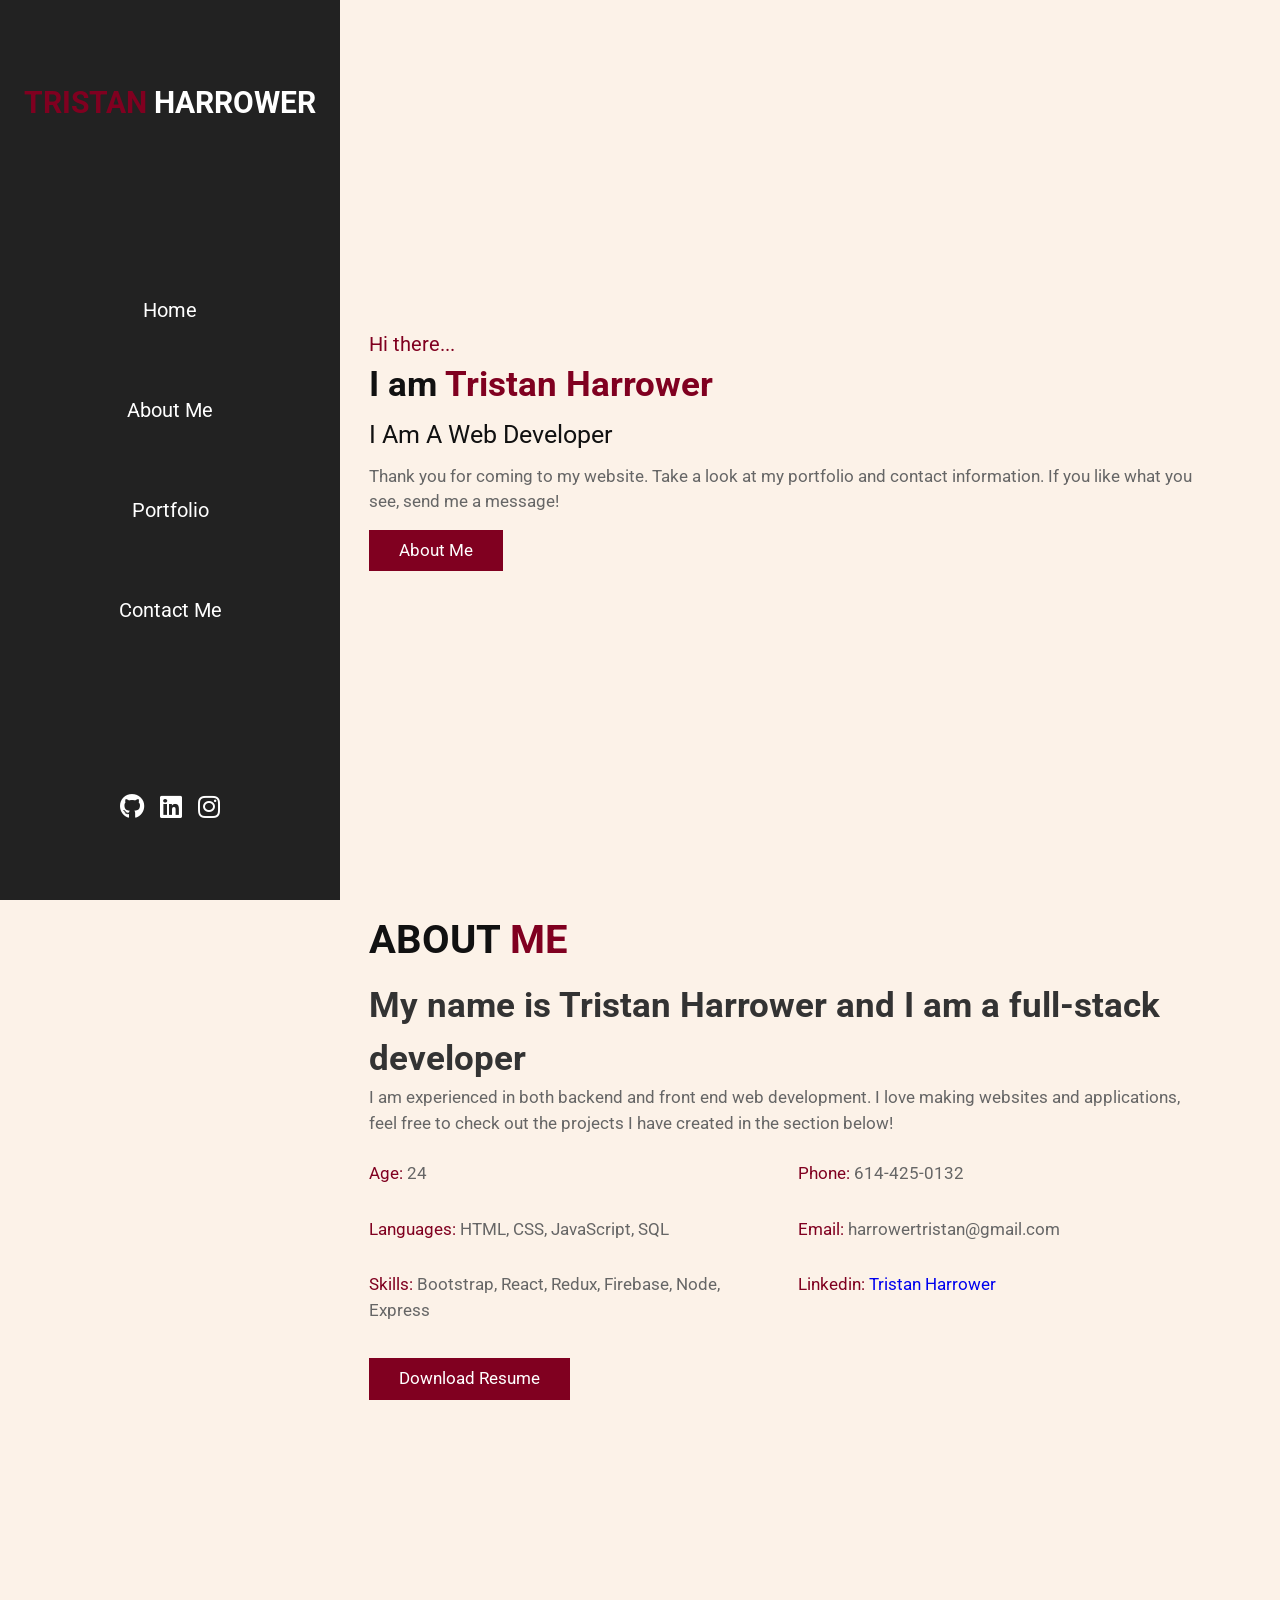
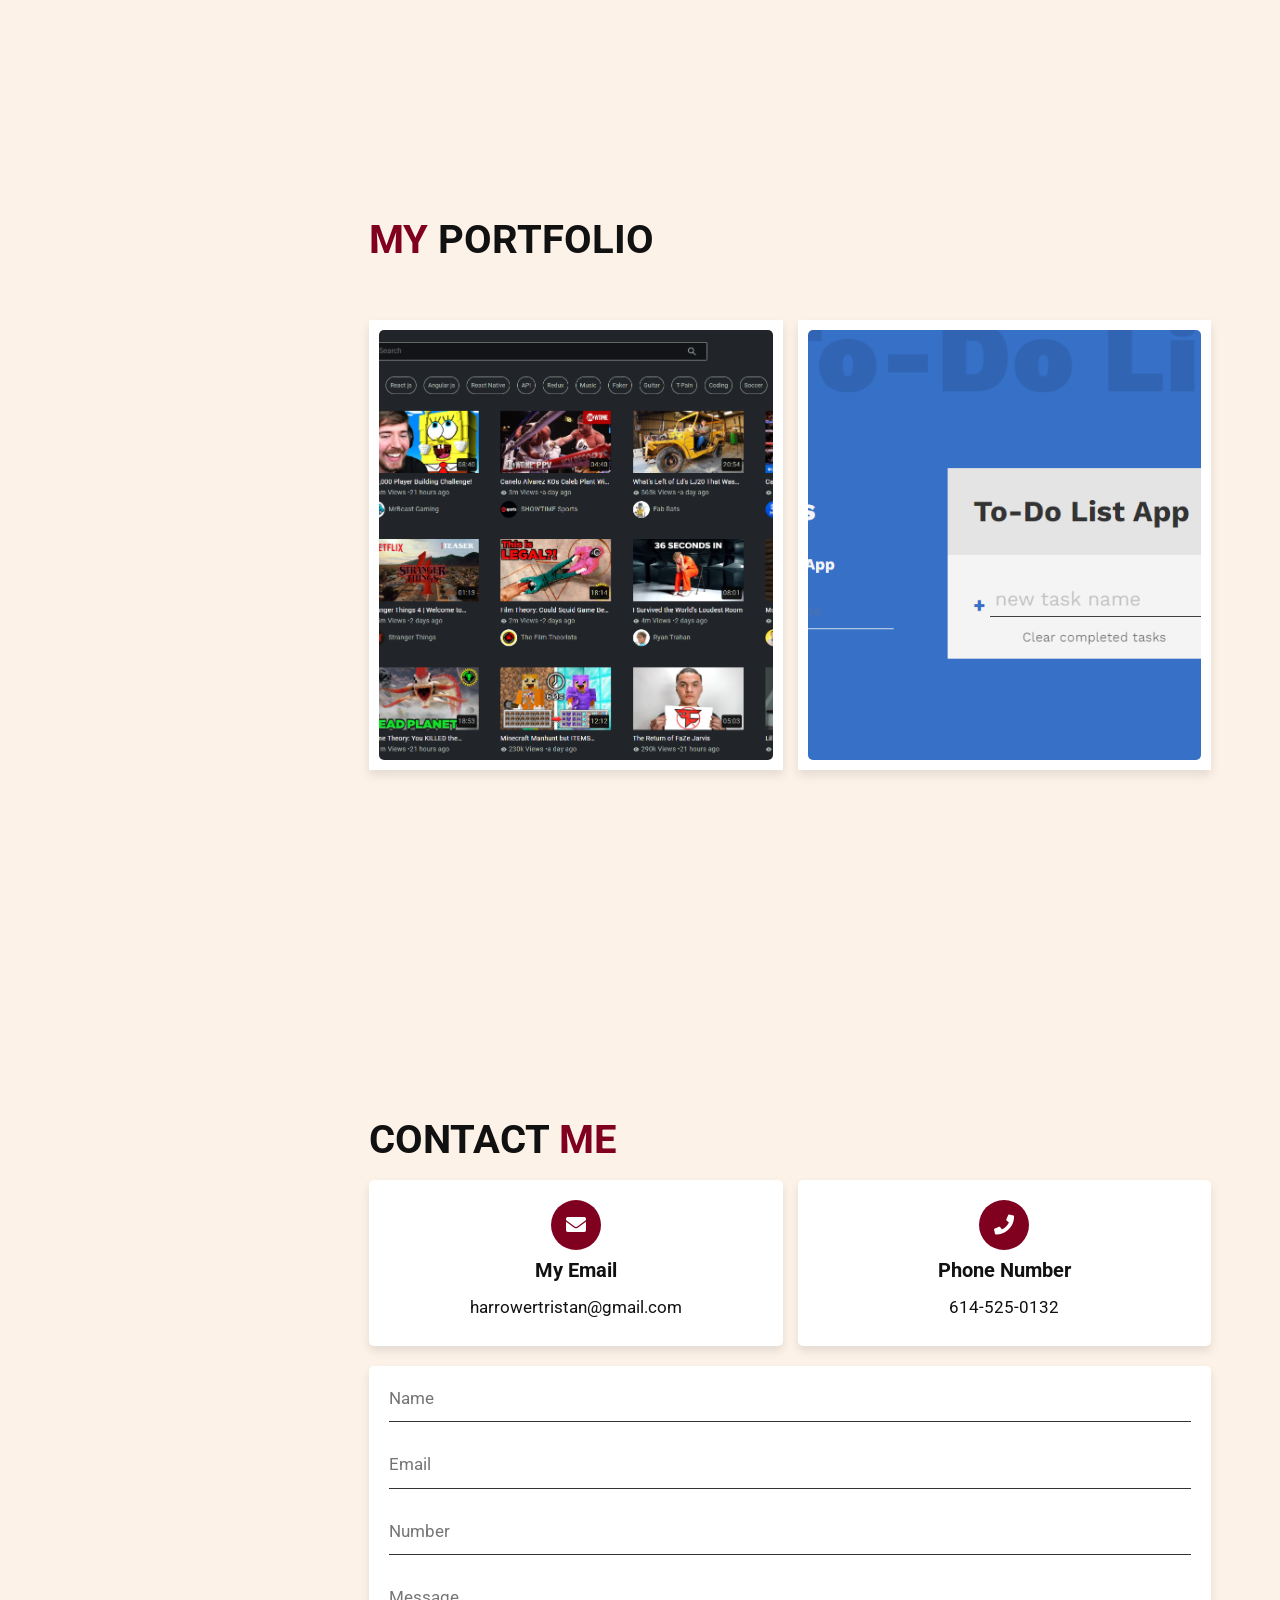
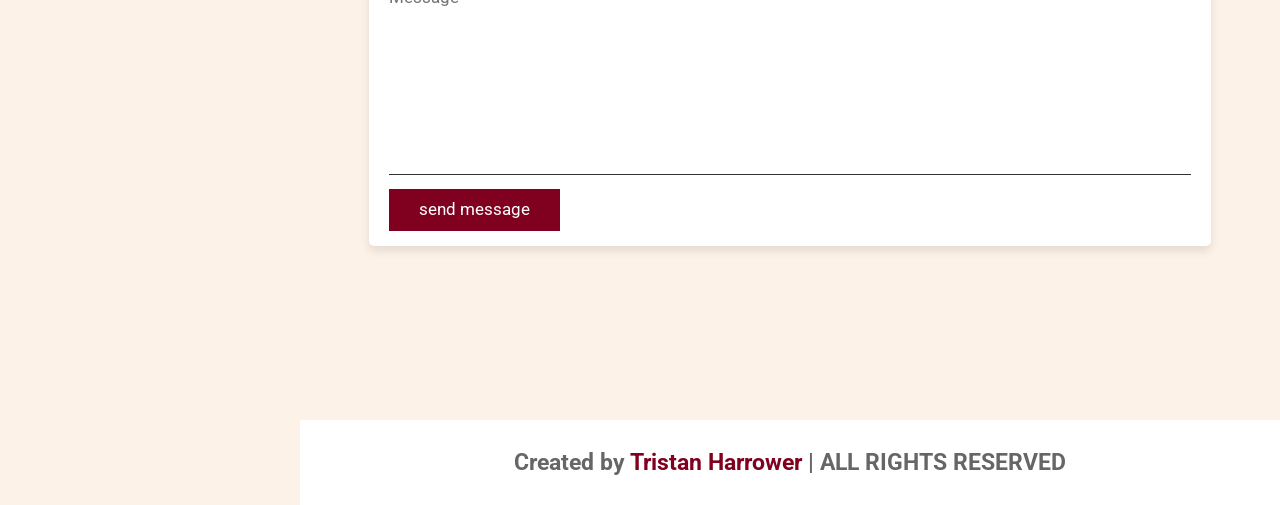
==== index.html @ f50115ee "updated skills section" ====
<!DOCTYPE html>
<html lang="en">
<head>
    <meta charset="UTF-8">
    <meta http-equiv="X-UA-Compatible" content="IE=edge">
    <meta name="viewport" content="width=device-width, initial-scale=1.0">
    <title>Tristan Harrower</title>

    <!-- font awesome link -->
<link rel="stylesheet" href="https://cdnjs.cloudflare.com/ajax/libs/font-awesome/5.15.4/css/all.min.css">
    <!-- CSS -->
    <link rel="stylesheet" href="css/styles.css" >

    <!-- Box Icons-->
    <link href='https://unpkg.com/boxicons@2.0.9/css/boxicons.min.css' rel='stylesheet'>

    <title>Personal Portfolio | Tristan</title>
</head>
<body>
    <!-- Hamburger Menu-->
    <div id="menu-bars" class="fas fa-bars"></div>
<!-- header section start-->
<header>
<a href="#" class="logo"> <span>TRISTAN</span> Harrower</a>
<nav class="navbar">
    <a href="#home">Home</a>
    <a href="#about">About Me</a>
    <a href="#portfolio">Portfolio</a>
    <a href="#contact">Contact Me</a>
</nav>

<div class="follow">
    <a href="https://github.com/tristanharrower" class="fab fa-github"></a>
    <a href="https://www.linkedin.com/in/tristan-harrower-a8b0b5185/" class="fab fa-linkedin"></a>
    <a href="https://www.instagram.com/tristanharrower/" class="fab fa-instagram"></a>
    
</div>
</header>
<!-- header section end-->
<!--Home Section Start-->
<section class="home" id="home">
    <div class="content">
        <span class="hi">Hi there...</span>
        <h3>I am <span>Tristan Harrower</span></h3>
        <p class="info">I Am A Web Developer</p>
        <p class="text">Thank you for coming to my website. Take a look at my portfolio
            and contact information.  If you like what you see, send me a message!
        </p>
        <a href="#about" class ="btn">About Me</a>
    </div>
</section>
<!--Home Section End-->
<!--About Me starts-->
<section class="about" id="about">
    <h1 class="heading">about <span> me </span></h1>
    <div class="row-1">
        <!--<div class="image">
        </div> --> 
        <div class="content">
            <h3>My name is Tristan Harrower and I am a full-stack developer</h3>
            <p>I am experienced in both backend and front end web development. I love making websites and applications, feel free to check out the projects 
                I have created in the section below! 
            </p>
                <div class="box-container">
                    <div class="box">
                        <p> <span>Age: </span>24</p>
                        <p> <span>Languages: </span>HTML, CSS, JavaScript, SQL</p>
                        <p> <span>Skills: </span>Bootstrap, React, Redux, Firebase, Node, Express</p>
                    </div>
                    <div class="box">
                        <p> <span>Phone: </span>614-425-0132</p>
                        <p> <span>Email: </span>harrowertristan@gmail.com</p>
                        <p> <span>Linkedin: </span><a href="https://www.linkedin.com/in/tristan-harrower-a8b0b5185/">Tristan Harrower</a></p>
                    </div>
                </div>
                <a href="#" class="btn">Download Resume</a>
            </div>
    </div>
</section>
<!--About Me Ends-->
<!-- Portolio Section Starts-->
<section class="portfolio" id="portfolio">

    <h1 class="heading"> <span>My</span> Portfolio</h1>
    <div class="box-container"> 
        <div class="box">
           <a href="https://th-yt-clone.web.app"> <img src="images/yt-clone-pic.png" alt=""></a>
            <h3> Youtube Clone </h3>
            <div class="icons">
                <a href="https://th-yt-clone.web.app/" class="fas fa-link" title="Link"></a>
                <a href="https://github.com/tristanharrower/yt-clone" class="fas fa-share" title="Code"></a>
            </div>
        </div>
        <div class="box">
            <a href="./to-dolist/index.html"> <img src="./images/to-DoList.png" alt=""></a>
            <h3> To-Do List </h3></a>
            <div class="icons">
                <a href="./to-dolist/index.html" class="fas fa-link" title="Link"></a>
                <a href="https://github.com/tristanharrower/To-Do-List" title="Code" class="fas fa-share"></a>
            </div>
        </div>
    </div>
</section>
<!-- Portolio Section Ends-->
   <!--Contact Section Starts-->
   <section class="contact" id="contact">
    <h1 class="heading"> Contact <span> Me </span></h1>
    <div class="icons-container">

        <div class="icons">
            <i class="fas fa-envelope"></i>
            <h3>My Email</h3>
            <p>harrowertristan@gmail.com</p>
        </div>

        <div class="icons">
            <i class="fas fa-phone"></i>
            <h3>Phone Number</h3>
            <p>614-525-0132</p>
        </div>
    </div>
    <div class="row">
        <form action="https://formspree.io/f/mjvjqzll" method="POST">
            <input type="text"  placeholder="name" name="name" class="box">
            <input type="email"  placeholder="email" name="email" class="box email">
            <input type="number"  placeholder="number" name="number" class="box">

            <textarea name="message" id="" placeholder="message"  cols="30" rows="10"></textarea>

            <input type="submit" class="btn" value="send message">
        </form>
    </div>
</section>
<!--Contact Section Ends-->
<!--Footer Section Starts-->
<footer>
    <h3>Created by <span>Tristan Harrower</span> | ALL RIGHTS RESERVED</h3>
</footer>
<!--Footer Section Ends-->
<!--Main JS-->
<script src="js/index.js"></script>
</body>
</html>
---- css/styles.css ----
@import url('https://fonts.googleapis.com/css2?family=Roboto:wght@100;300;400;500;700&display=swap');

:root{
    --main-color: #800020;
}

*{
font-family: 'Roboto', sans-serif;
margin: 0; padding: 0;
box-sizing: border-box;
outline: none; border: none;
text-transform: none;
transition: all .2s linear;
line-height: 1.5;
text-decoration: none;
}

html{
    font-size: 62.5%;
    overflow-x: hidden;
    scroll-behavior: smooth;
}
body{
    background: #fcf2e8;
    padding-left: 30rem;
}
section{
    padding:1rem 7%;
    min-height: 100vh;
}
.heading{
    font-size: 4rem;
    padding-bottom: 1rem;
    color:#111;
    text-transform: uppercase;
}
.heading span{
    font-size: 4rem;
    padding-bottom: 1rem;
    color:var(--main-color);
    text-transform: uppercase;
}

.btn{
    display: inline-block;
    margin-top: 1rem;
    padding:.8rem 3rem;
    background: var(--main-color);
    color: #fff;
    cursor: pointer;
    font-size: 1.7rem;
}

.btn:hover{
    background: #111;
}

header{
    position: fixed;
    top:0; left: 0; bottom: 0;
    background: #222;
    display: flex;
    align-items: center;
    justify-content: space-between;
    z-index: 1000;
    flex-flow: column;
    padding: 8rem 2rem;
    width: 34rem;
    text-align: center;
}

header .logo{
    text-transform: uppercase;
    color: #fff;
    font-size: 3rem;
    font-weight: bolder;
}

header .logo span{
    text-transform: uppercase;
    color: var(--main-color)
}

header .navbar a{
    display: block;
    font-size: 2rem;
    color: #fff;
    margin: 7rem 0;
}

header .navbar a:hover{
    letter-spacing: .2rem;
    color: var(--main-color);
}

header .follow a{
    font-size: 2.5rem;
    color: #fff;
    margin: 0 .7rem;
}

header .follow a:hover{
    color: var(--main-color);
}
#menu-bars{
    position: fixed;
    top:1rem; right:1rem;
    z-index:10000;
    background:var(--main-color);
    color: #fff;
    border-radius: .5rem;
    padding:1rem 1.5rem;
    font-size: 3rem;
    cursor:pointer;
    display:none;
}


.home{
    display:flex;
    align-items: center;
    flex-wrap: wrap;
    gap:1.5rem;
}

.home .image{
    flex: 1 1 40rem;
}

.home .image img{
    width: 100%
}

.home .content{
    flex: 1 1 40rem;
}

.home .content .hi{
    font-size:2rem;
    color: var(--main-color);
}

.home .content h3{
    font-size:3.5rem;
    color: #111;
    
}

.home .content h3 span{
    color:var(--main-color);
   
}

.home .content .info{
    font-size: 2.5rem;
    color: #111;
    padding:.5rem 0;
}

.home .content .text{
    font-size: 1.7rem;
    color:#666;
    padding: .5rem 0;
}

.about .row-1{
   display: flex;
   flex-wrap: wrap;
    gap: 1.5rem;
    padding-bottom: 2rem;
}

.about .row-1 .image{
    flex:1 1 25rem;
}

.about .row-1 .image img{
    height: 100%;
    width: 100%;
    object-fit: cover;
    border:1rem solid #fff;
    border-radius: .5rem;
    box-shadow: 0 .5rem 1rem rgba(0,0,0,.1);
}

.about .row-1 .content{
    flex: 1 1 50rem;
}

.about .row-1 .content h3{
    color: #333;
    font-size: 3.5rem;
}

.about .row-1 .content p{
    color: #666;
    font-size: 1.7rem;
    padding-bottom: .5rem 0;
}

.about .row-1 .content .box-container{
    display: flex;
    flex-wrap: wrap;
    gap:1.5rem;
    padding: 1rem 0;
}

.about .row-1 .content .box-container .box{
    flex:1 1 20rem;
}

.about .row-1 .content .box-container .box span{
    color: var(--main-color);
}

.about .row-1 .content .box-container .box p{
    padding: 1.5rem 0;
    text-transform: none;
}

.portfolio .box-container{
    display: flex;
    flex-wrap: wrap;
    gap: 1.5rem;
    margin-top: 4rem;
}

.portfolio .box-container .box{
    flex: 1 1 30rem;
    height: 45rem;
    position: relative;
    overflow: hidden;
    border: 1rem solid #fff;
    box-shadow: 0 .5rem 1rem rgba(0,0,0,.1);
    background-color: #fff;
}

.portfolio .box-container .box img{
    height: 100%;
    width: 100%;
    object-fit: cover;
    border-radius: .5rem;
    position: relative;
    z-index: 1;
}
.portfolio .box-container .box:hover img{
    height: 82.5%;
    width: 82.5%;
}

.portfolio .box-container .box h3{
    position: absolute;
    bottom: .5rem; left: 1rem;
    font-size: 2.5rem;
    color: #333;
    text-transform: uppercase;
}

.portfolio .box-container .box .icons{
    position: absolute;
    top: 1rem;
    right: 1rem;
}

.portfolio .box-container .box .icons a{
    display: block;
    height: 4rem;
    width: 4rem;
    border-radius: .5rem;
    background-color: #eee;
    color: #333;
    font-size: 1.7rem;
    line-height: 4rem;
    text-align: center;
    margin-bottom: 1rem;
}

.portfolio .box-container .box .icons a:hover{
    background: var(--main-color);
    color: #fff;
}

.contact .icons-container{
    display: flex;
    gap: 1.5rem;
    flex-wrap: wrap;
    padding-bottom: 2rem;
}

.contact .icons-container .icons{
    flex:1 1 25rem;
    text-align: center;
    padding: 2rem;
    background-color: #fff;
    box-shadow: 0 .5rem 1rem rgba(0,0,0,.1);
    border-radius: .5rem;
}

.contact .icons-container .icons i{
    height: 5rem;
    width: 5rem;
    line-height: 5rem;
    font-size: 2rem;
    background: var(--main-color);
    color: #fff;
    border-radius: 50%;
}

.contact .icons-container .icons h3{
    color: #111;
    font-size: 2rem;
    padding: .5rem 0;
}

.contact .icons-container .icons p{
    color: #111;
    font-size: 1.7rem;
    padding: .5rem 0;
    text-transform: none;
}

.contact .row{
    display: flex;
    flex-wrap: wrap;
    gap: 1.5rem;
}

.contact .row form{
    flex:1 1 55rem;
    background: #fff;
    padding:0 2rem;
    box-shadow: 0 .5rem 1rem rgba(0,0,0,.1);
    border-radius: .5rem;
}

.contact .row form .box,
.contact .row form textarea{
    width: 100%;
    border-bottom: .1rem solid #333;
    color: #333;
    text-transform: none;
    font-size: 1.7rem;
    padding: 1rem 0;
    margin: 1rem 0;
}

.contact .row form .box:focus,
.contact .row form textarea:focus{
    border-color: var(--main-color);
}

.contact .row form .box::placeholder,
.contact .row form textarea::placeholder{
    text-transform: capitalize;
}

.contact .row form textarea{
    height: 20rem;
    resize: none;
}

.contact .row form .btn{
    margin-top: 0;
    margin-bottom: 1.5rem;
}

/* Chrome, Safari, Edge, Opera */
input::-webkit-outer-spin-button,
input::-webkit-inner-spin-button {
  -webkit-appearance: none;
  margin: 0;
}

/* Firefox */
input[type=number] {
  -moz-appearance: textfield;
}

footer{
    margin-top: 2rem;
    font-size: 2rem;
    padding: 2.5rem;
    text-align: center;
    color: #666;
    background: #fff;
}

footer span{
    color: var(--main-color);
}
footer p{
    font-size: 1.5rem;
}

/* media queries */
@media (max-width:991px){
    html{
        font-size:70%;
    }
    body{
        padding:0;
    }
    #menu-bars{
        display: initial;
    }
    header{
        left: -120%;
    }
    header.active{
        left:0%;
    }              

}
@media (max-width:450px){
    html{
        font-size: 70%;
    }
    header{
        width:100%;
    }
}
@media (min-width:1380px){
    .portfolio .box-container{
        flex-wrap: nowrap;
    }
    .portfolio .box-container .box{
        height: 50rem;
    }
}
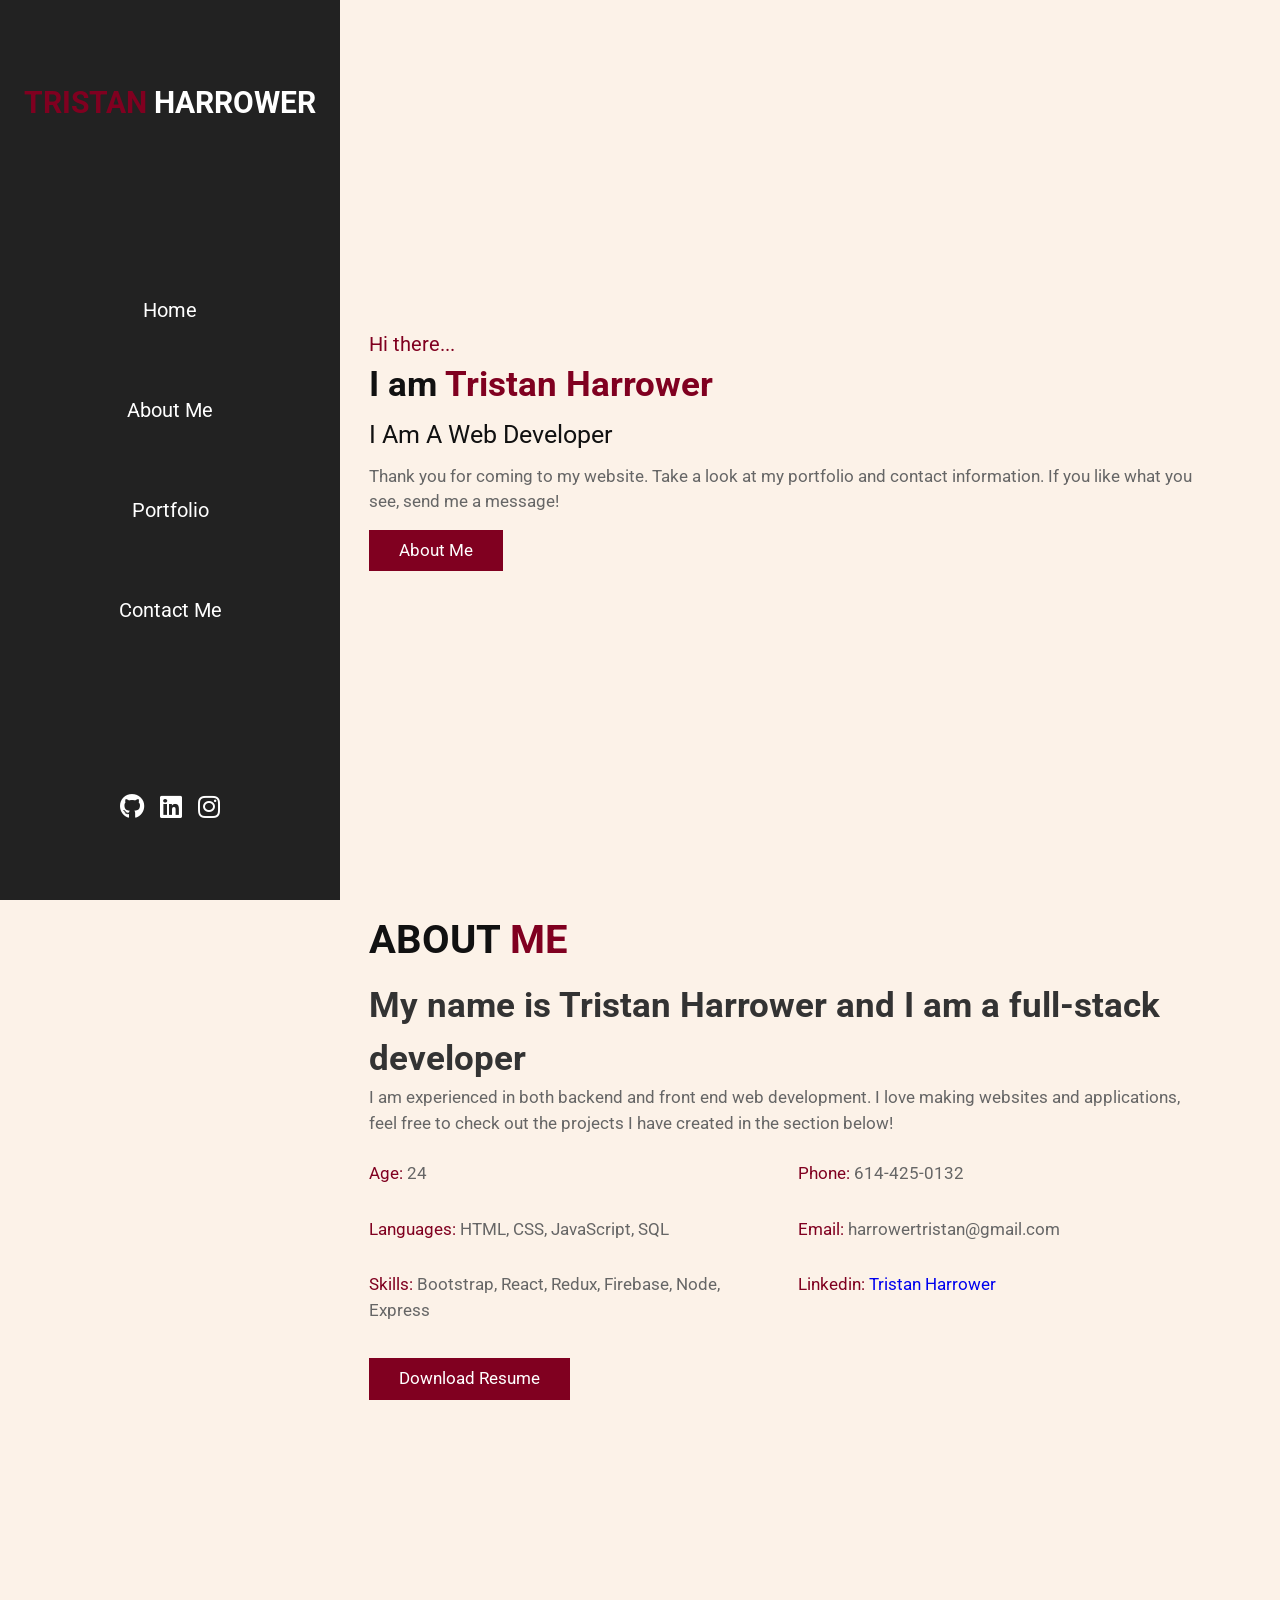
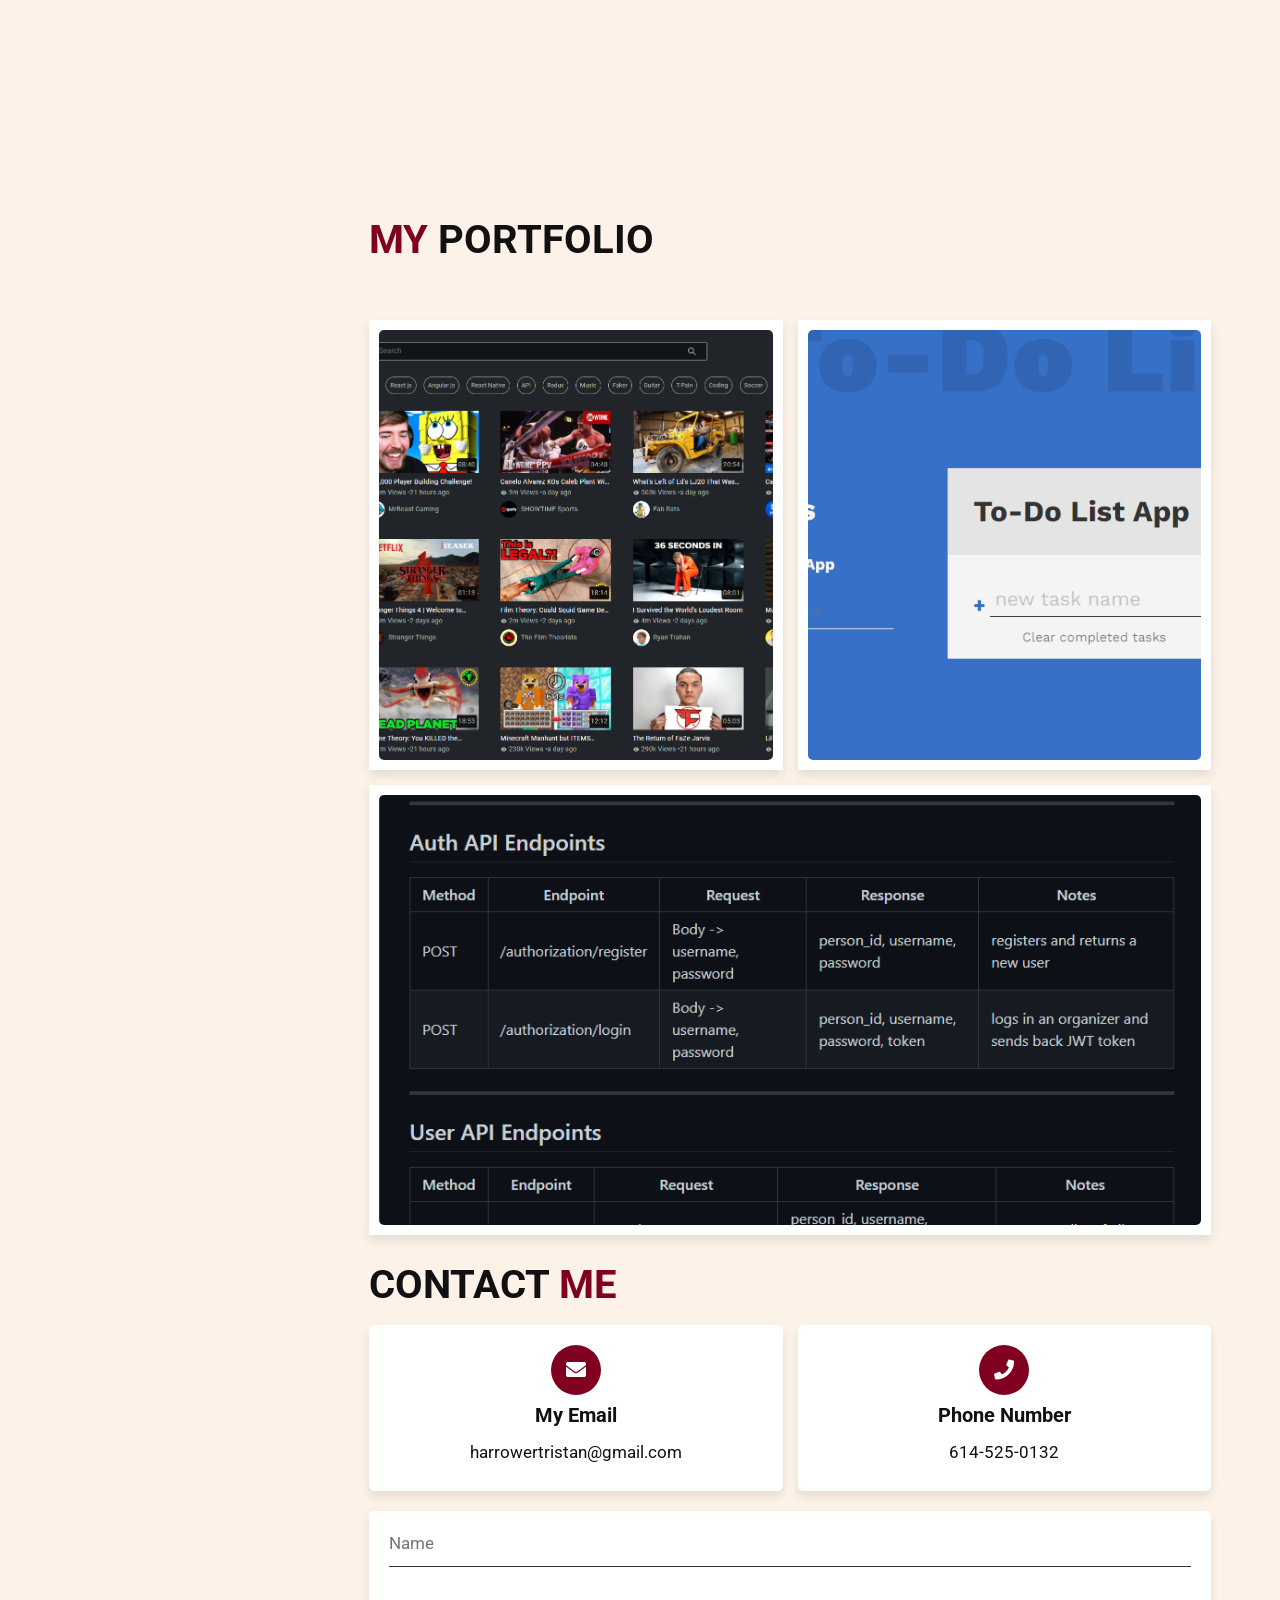
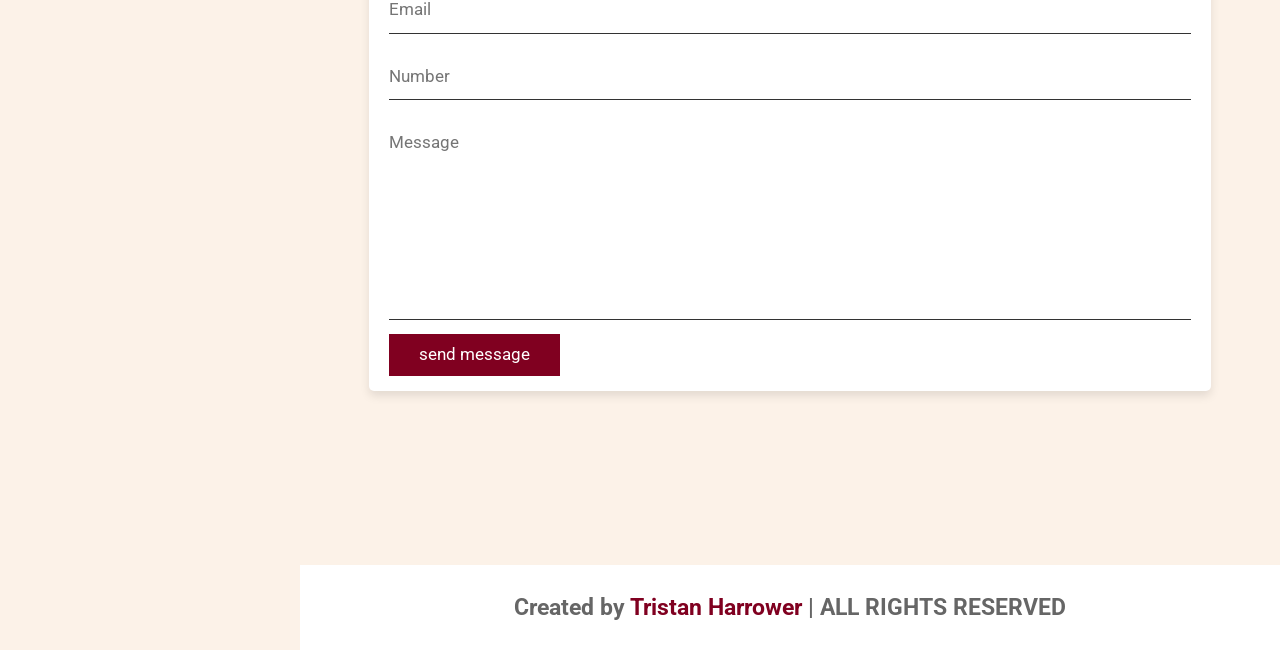
==== commit e313dfbf: "added potluck planner backend to repo" ====
--- a/index.html
+++ b/index.html
@@ -99,6 +99,14 @@
                 <a href="https://github.com/tristanharrower/To-Do-List" title="Code" class="fas fa-share"></a>
             </div>
         </div>
+        <div class="box">
+            <a href="https://github.com/tristanharrower/potluck-planner"> <img src="./images/Back-end.png" alt=""></a>
+            <h3> Potluck-Planner backend </h3></a>
+            <div class="icons">
+                <a href="https://github.com/tristanharrower/potluck-planner" class="fas fa-link" title="Link"></a>
+                <a href="https://github.com/tristanharrower/potluck-planner" title="Code" class="fas fa-share"></a>
+            </div>
+        </div>
     </div>
 </section>
 <!-- Portolio Section Ends-->
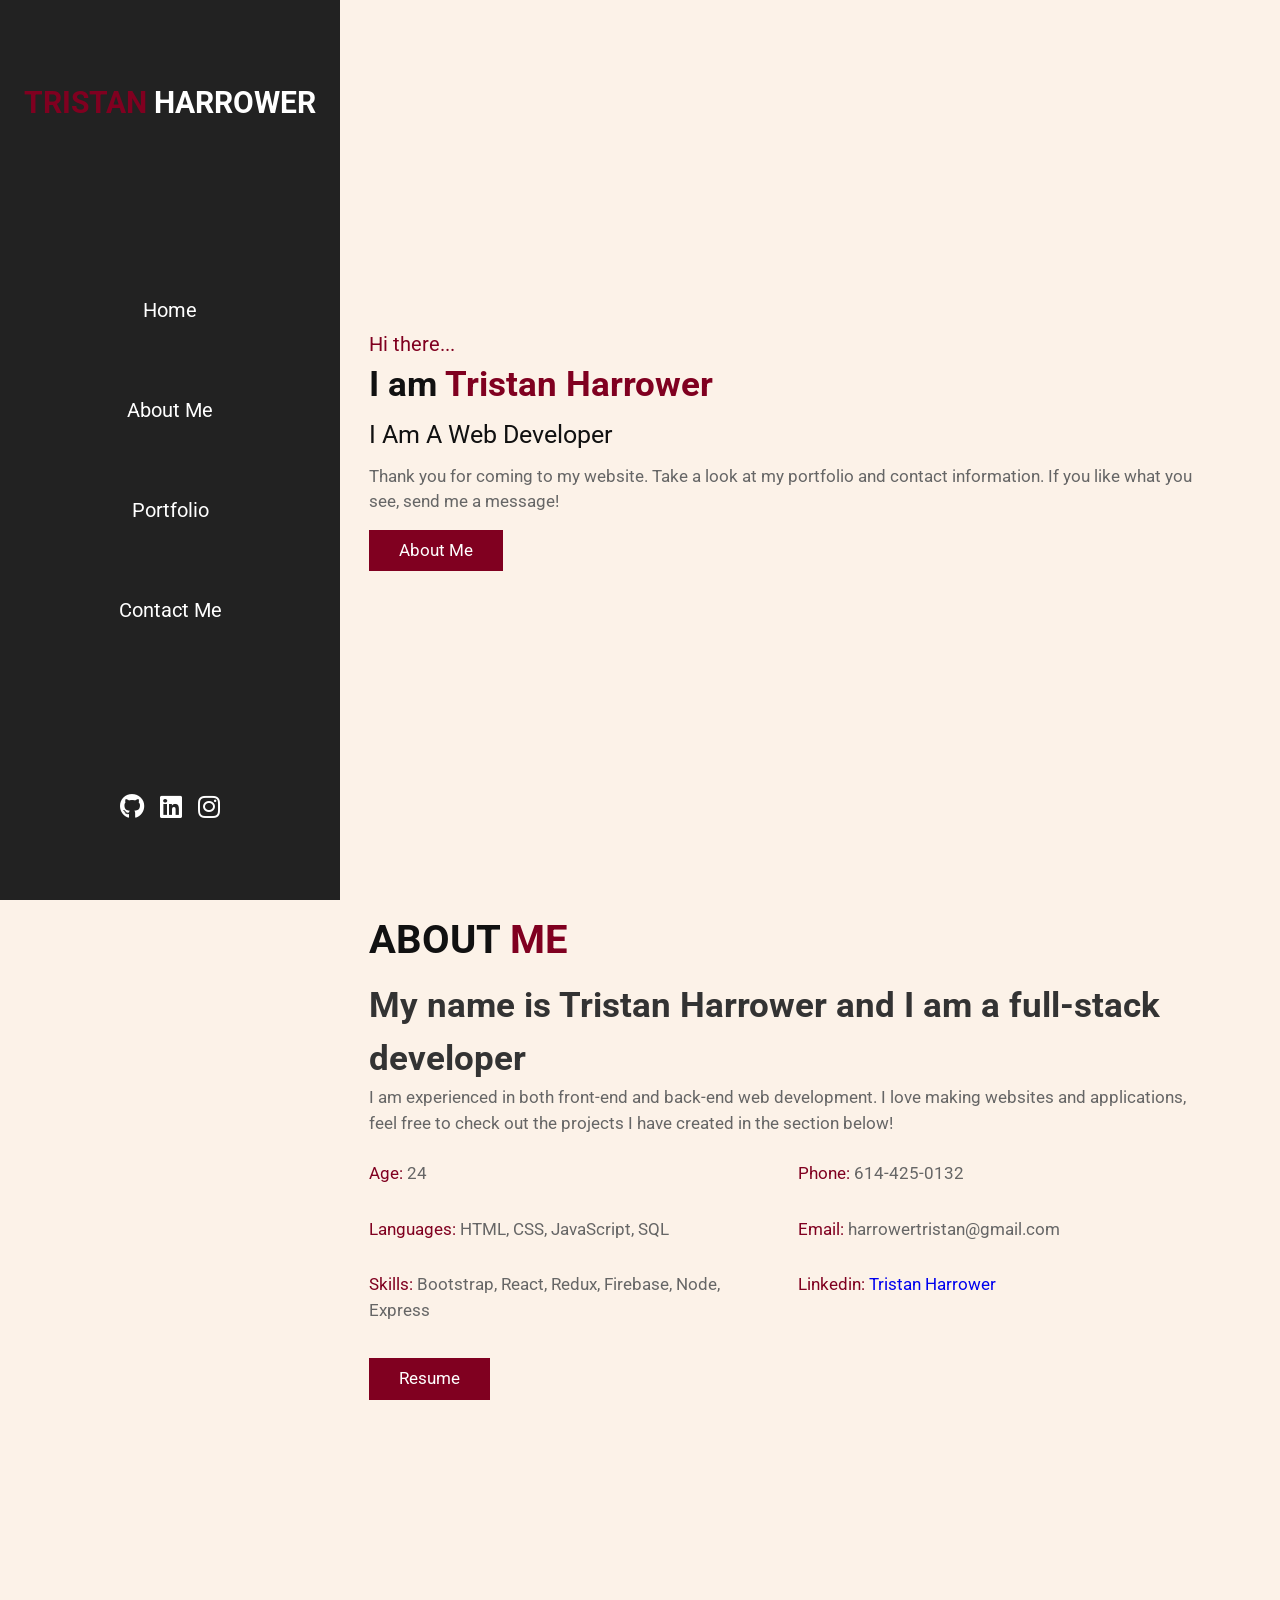
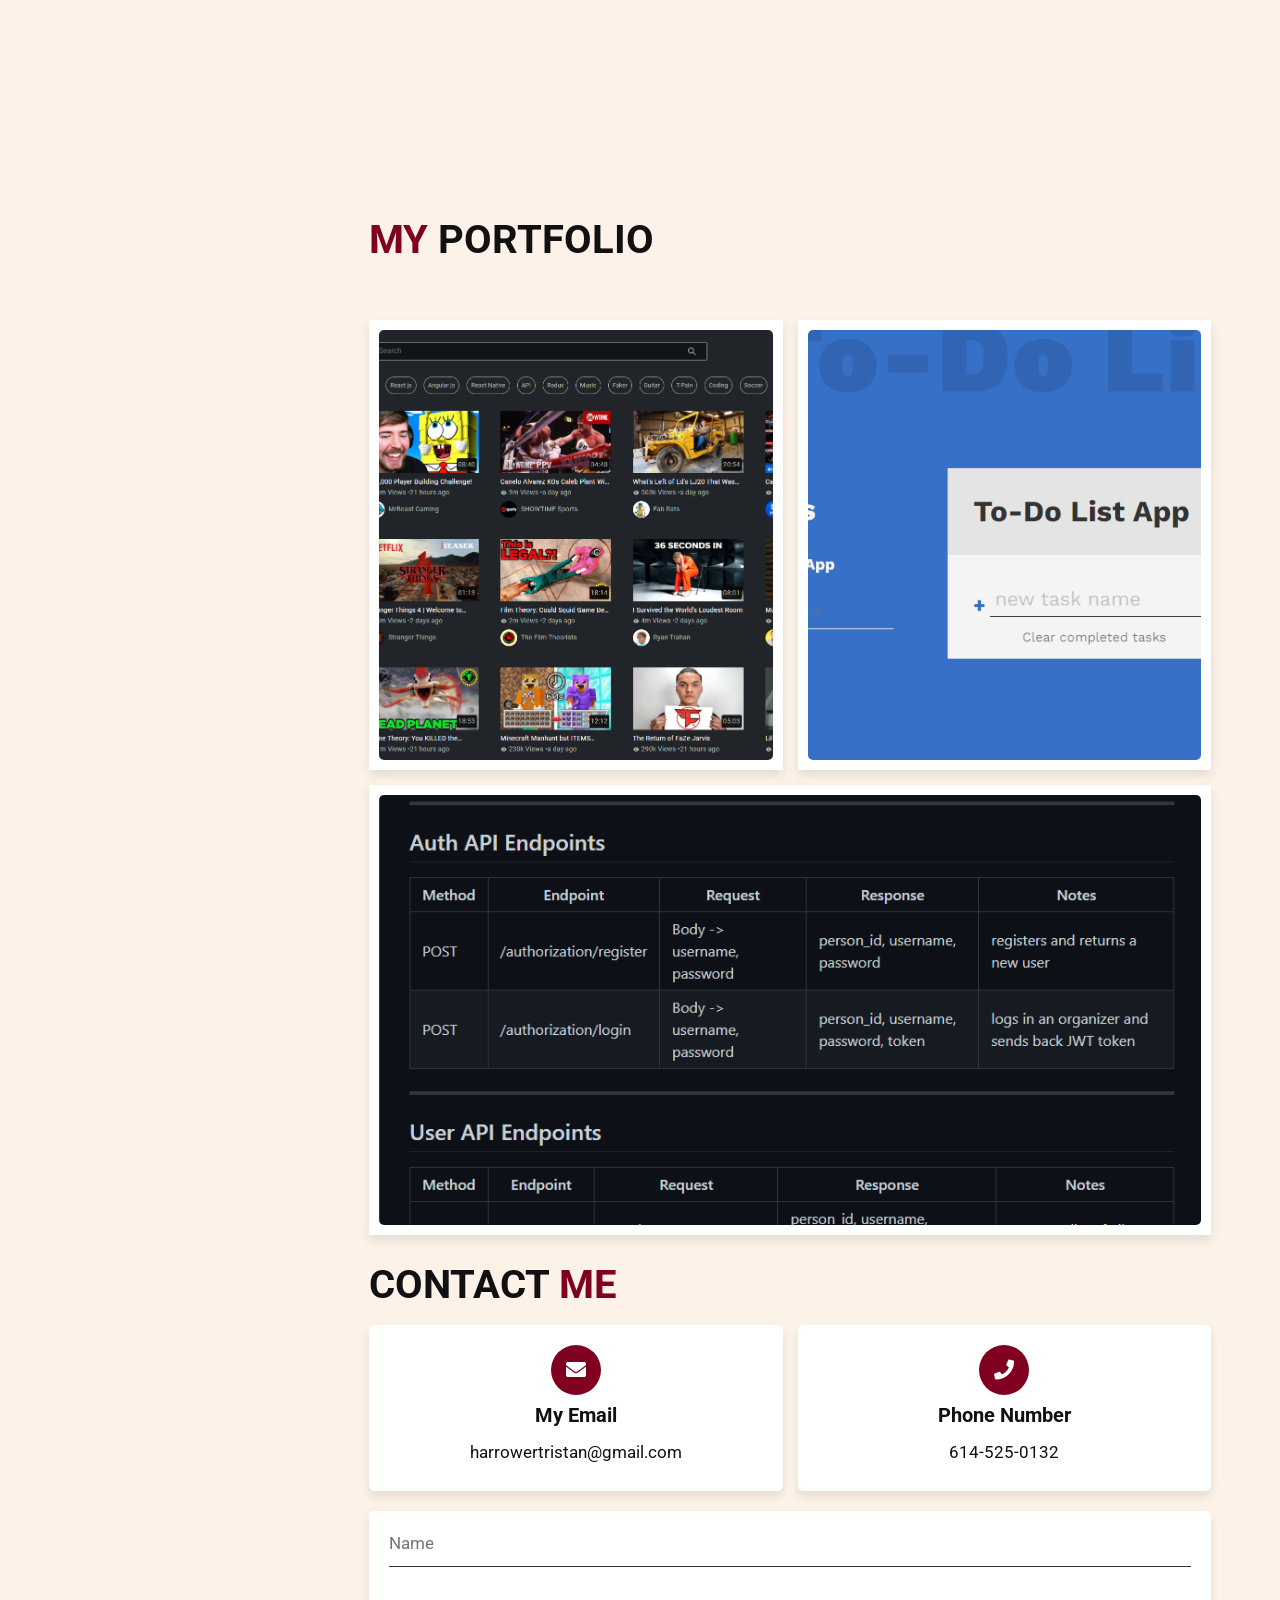
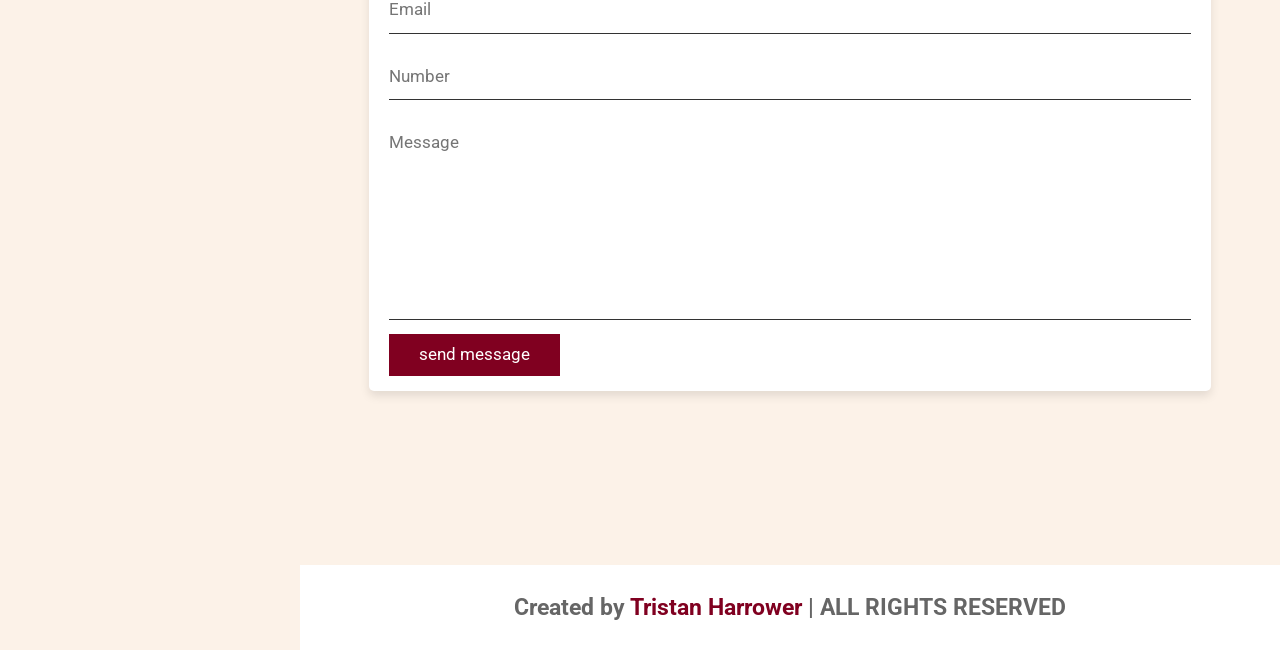
==== commit 21145165: "added resume" ====
--- a/index.html
+++ b/index.html
@@ -58,7 +58,7 @@
         </div> --> 
         <div class="content">
             <h3>My name is Tristan Harrower and I am a full-stack developer</h3>
-            <p>I am experienced in both backend and front end web development. I love making websites and applications, feel free to check out the projects 
+            <p>I am experienced in both front-end and back-end web development. I love making websites and applications, feel free to check out the projects 
                 I have created in the section below! 
             </p>
                 <div class="box-container">
@@ -73,7 +73,7 @@
                         <p> <span>Linkedin: </span><a href="https://www.linkedin.com/in/tristan-harrower-a8b0b5185/">Tristan Harrower</a></p>
                     </div>
                 </div>
-                <a href="#" class="btn">Download Resume</a>
+                <a href="./files/Resume.pdf" class="btn">Resume</a>
             </div>
     </div>
 </section>
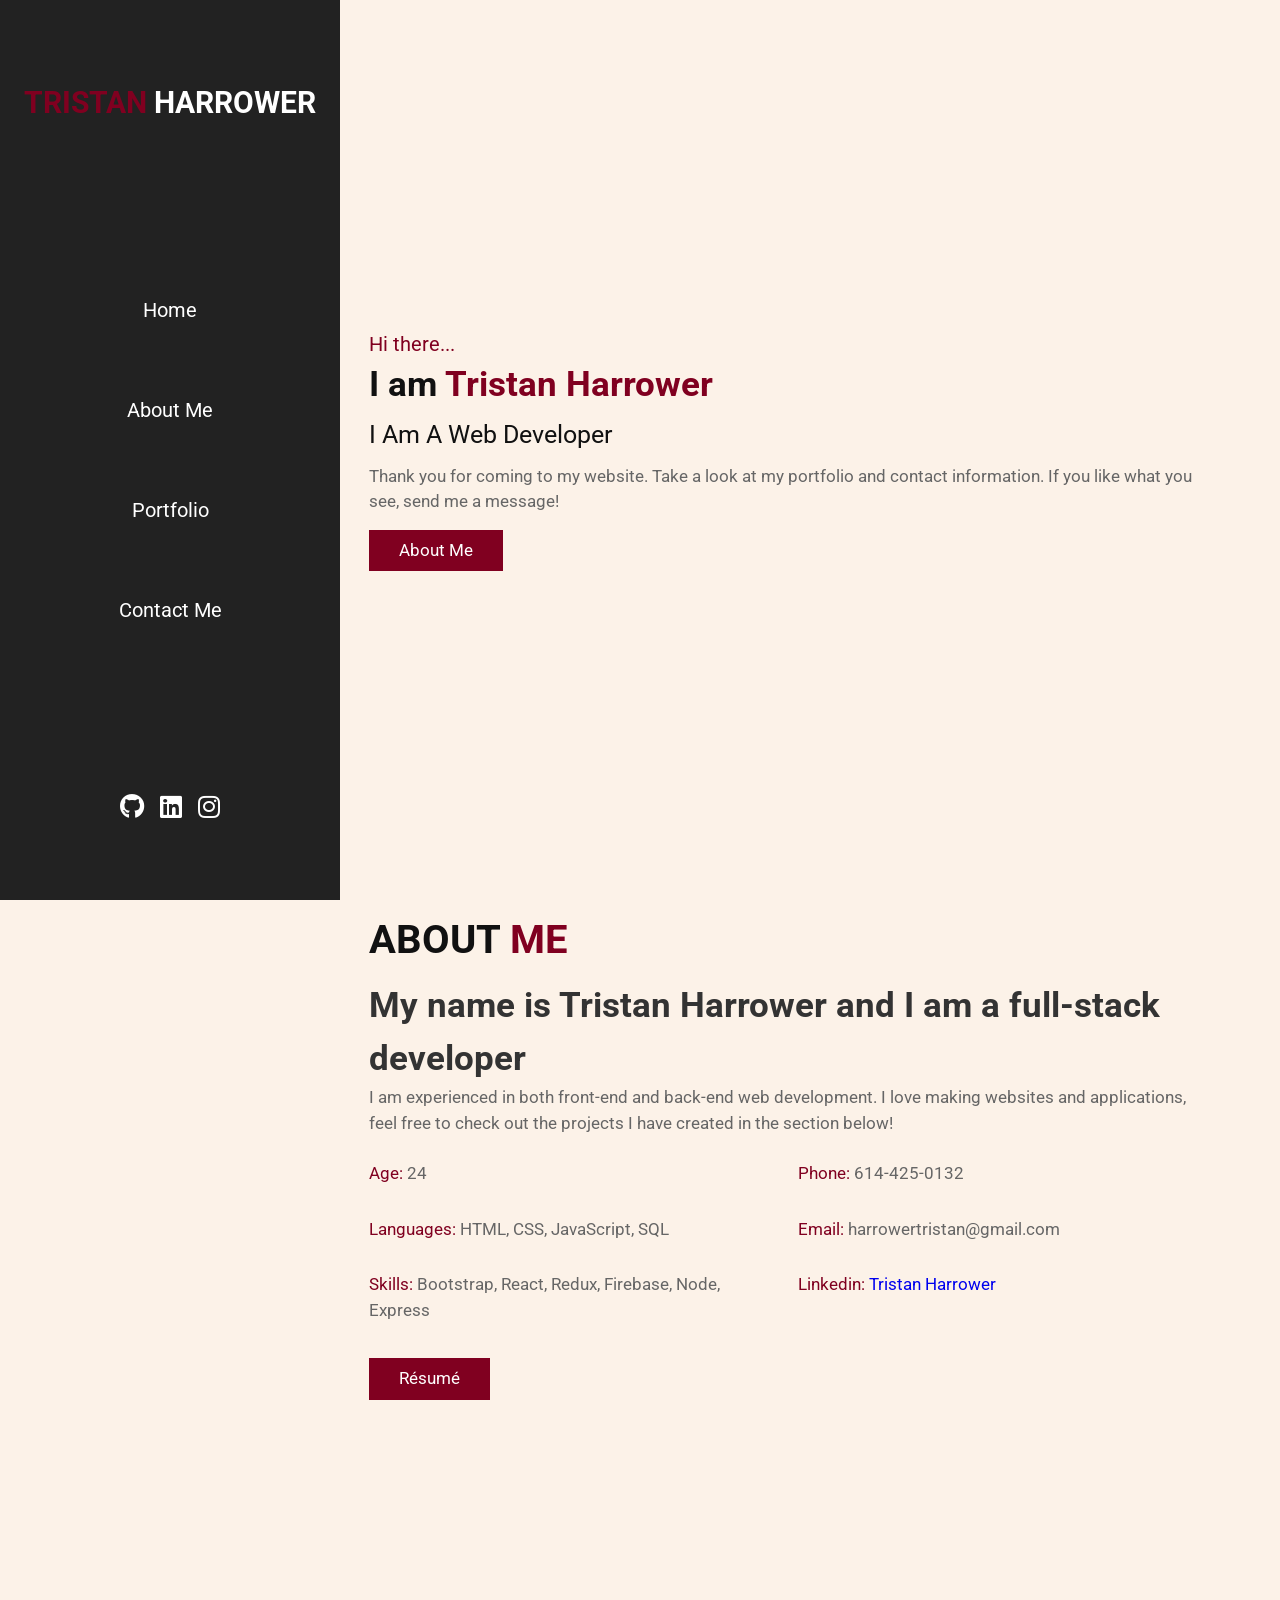
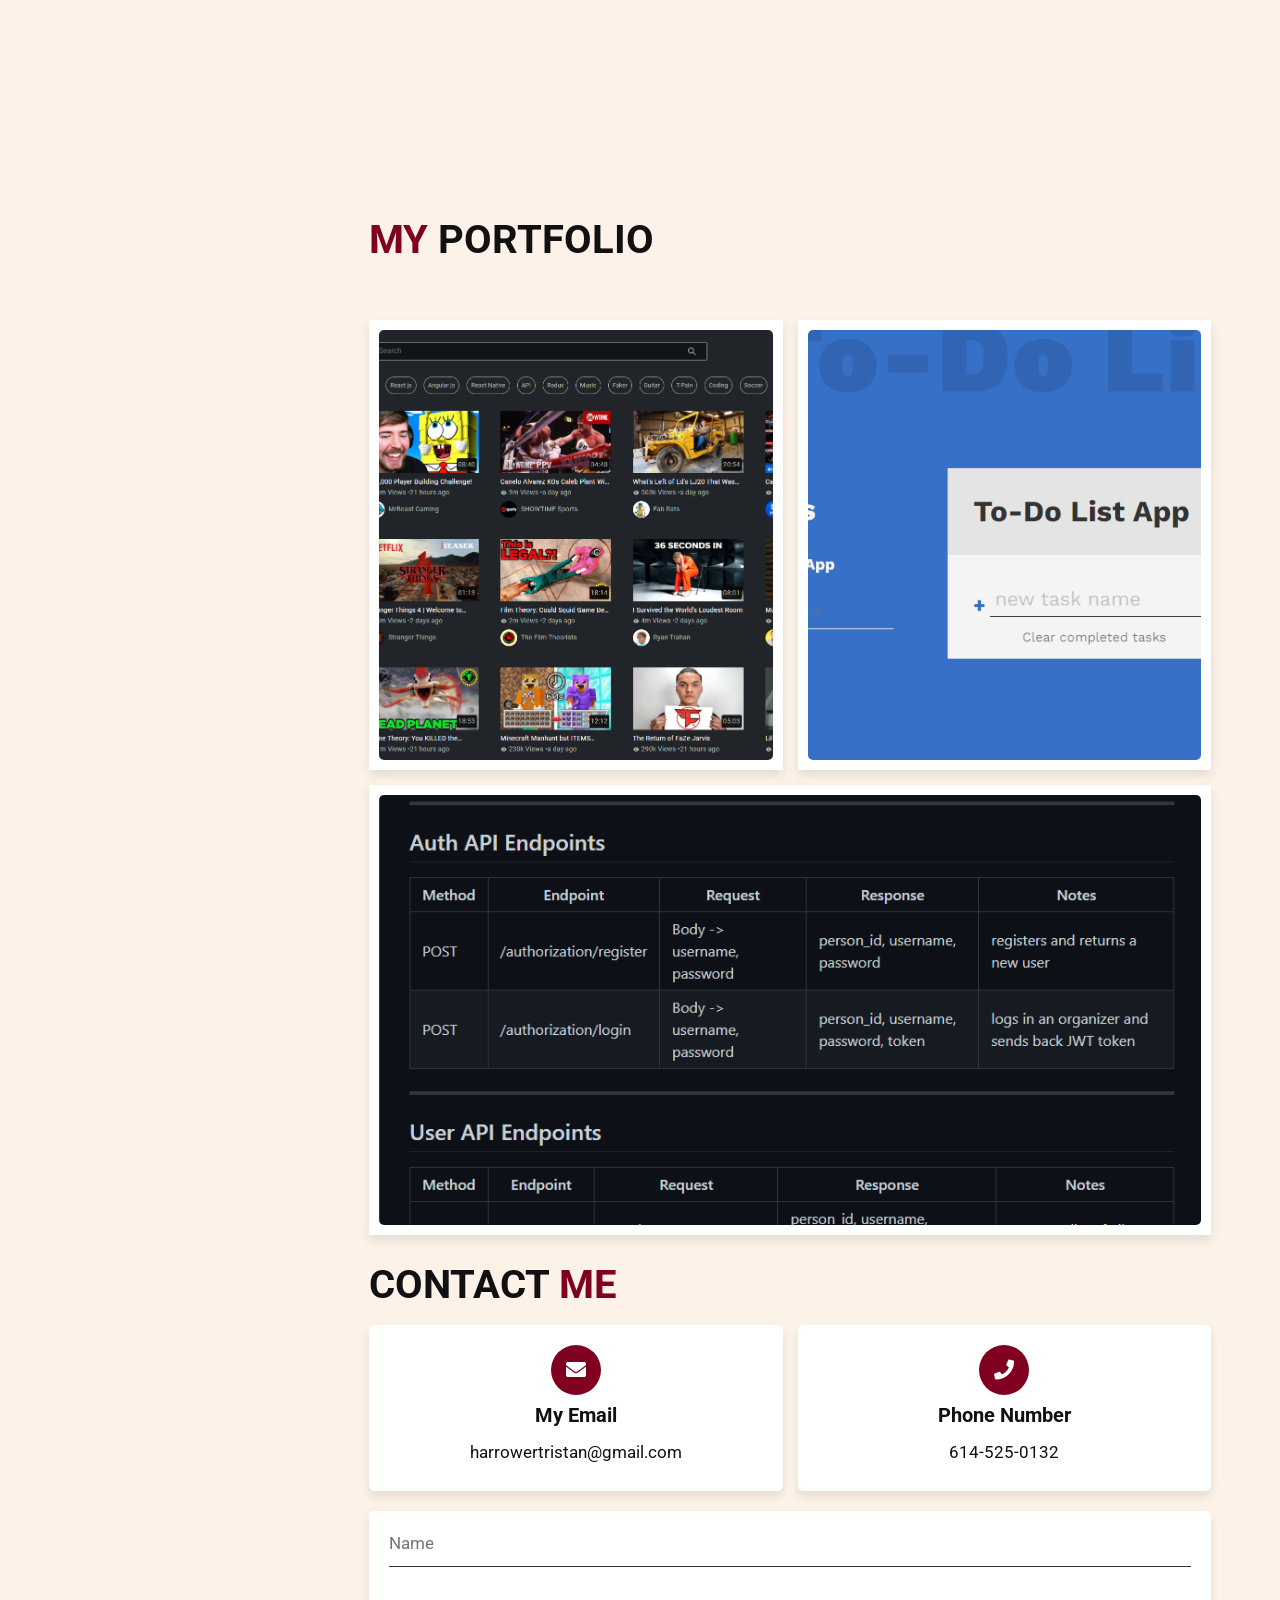
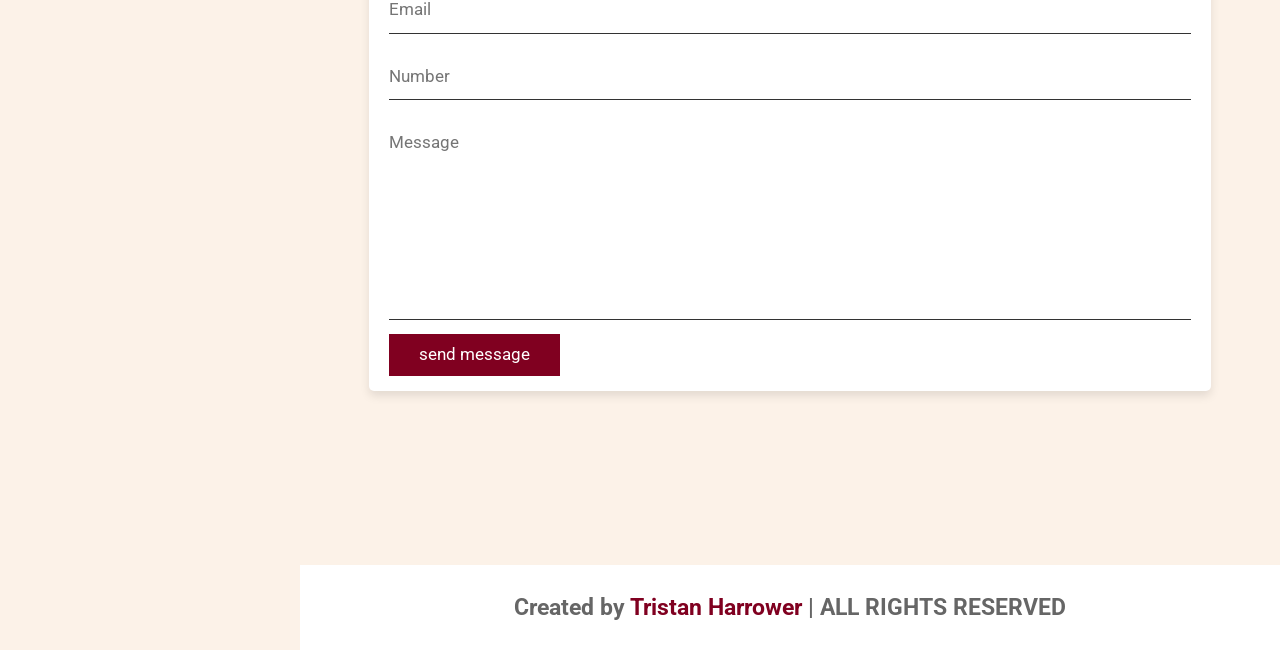
==== commit 87e29564: "refactored resume text" ====
--- a/index.html
+++ b/index.html
@@ -73,7 +73,7 @@
                         <p> <span>Linkedin: </span><a href="https://www.linkedin.com/in/tristan-harrower-a8b0b5185/">Tristan Harrower</a></p>
                     </div>
                 </div>
-                <a href="./files/Resume.pdf" class="btn">Resume</a>
+                <a href="./files/Resume.pdf" class="btn">Résumé</a>
             </div>
     </div>
 </section>
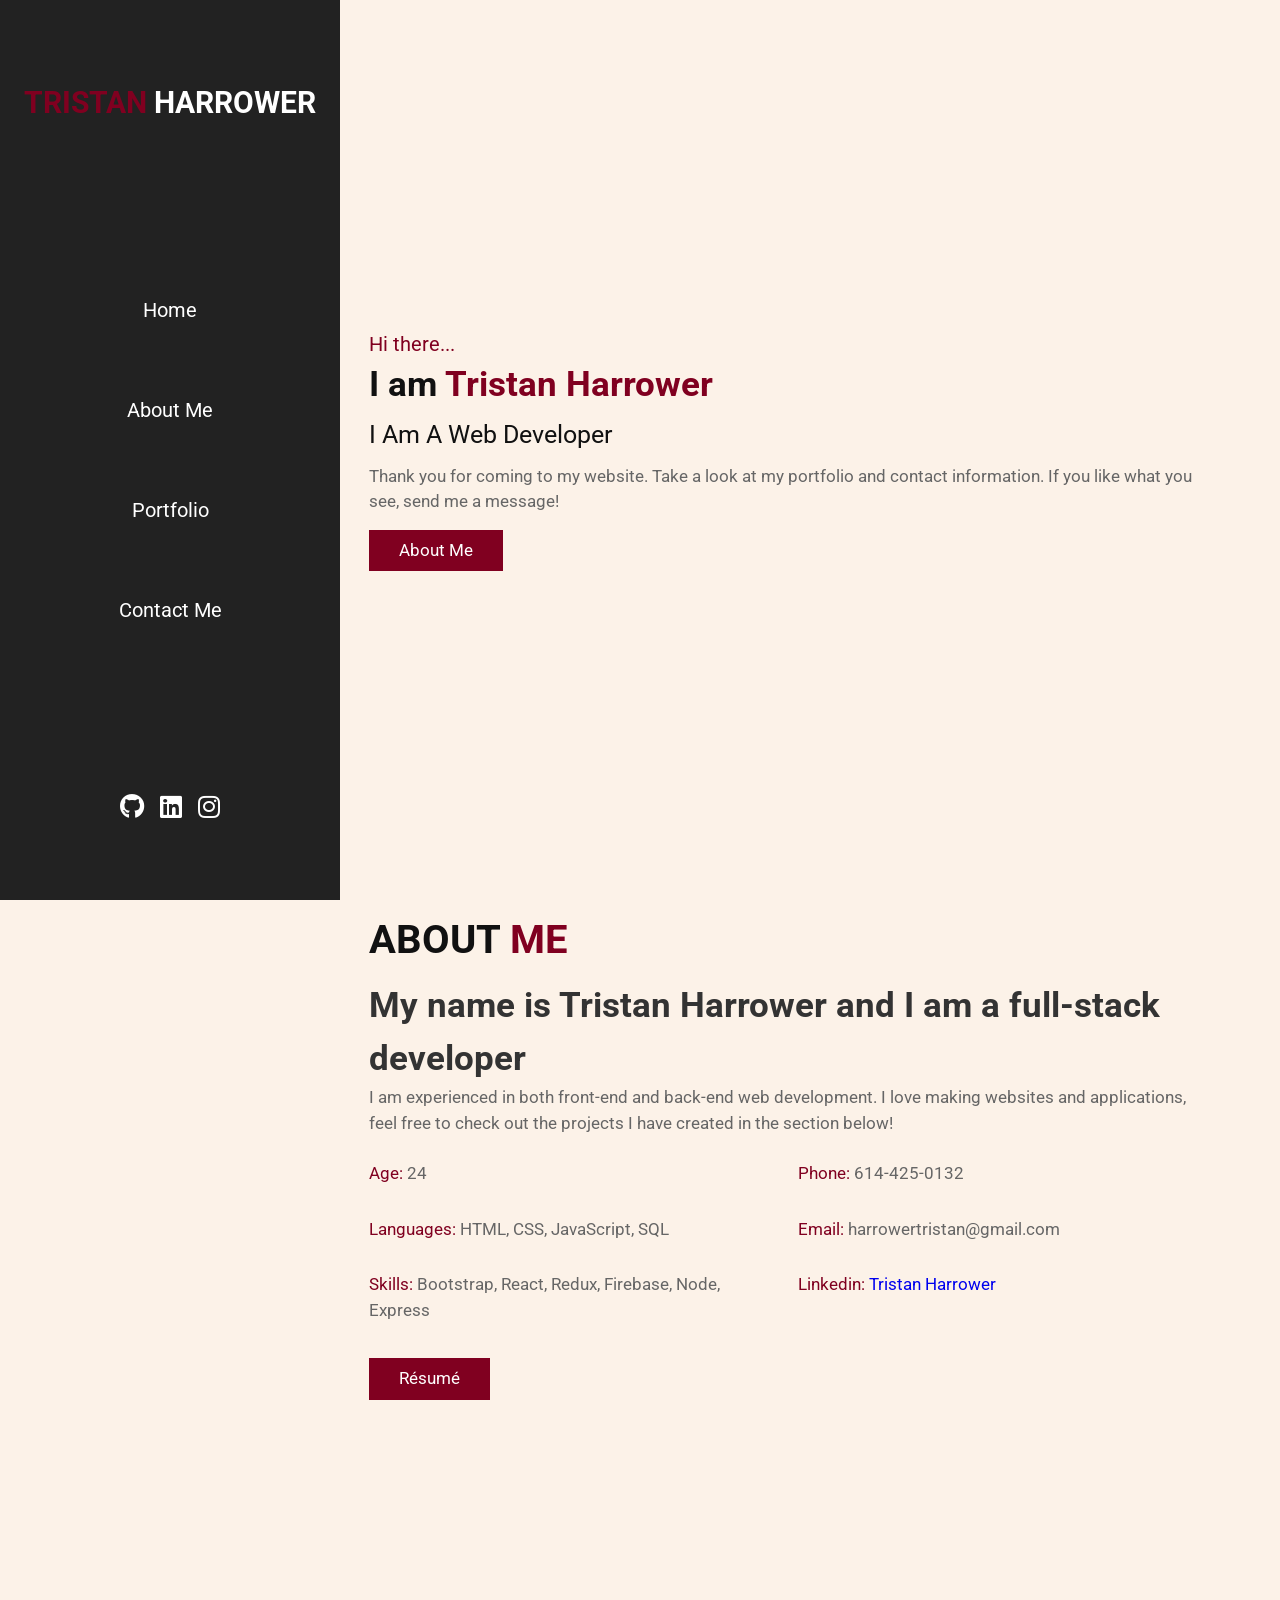
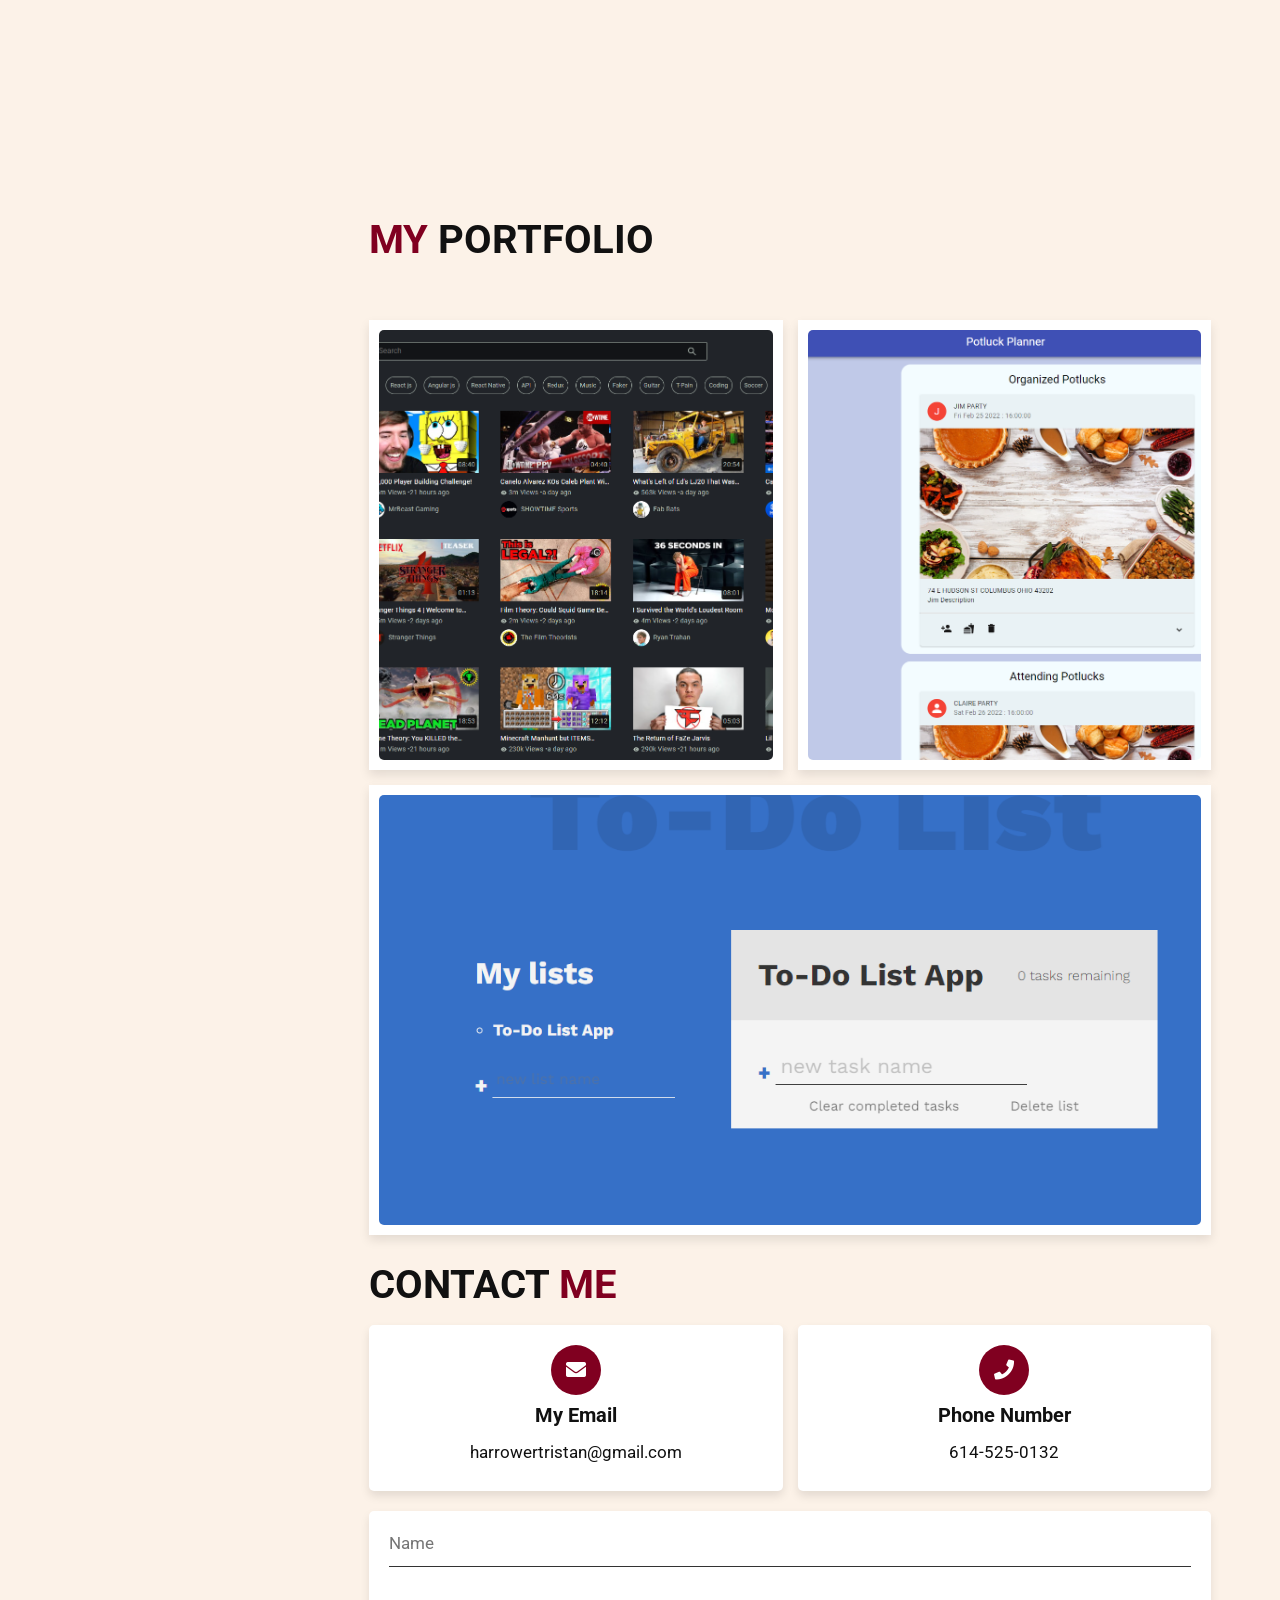
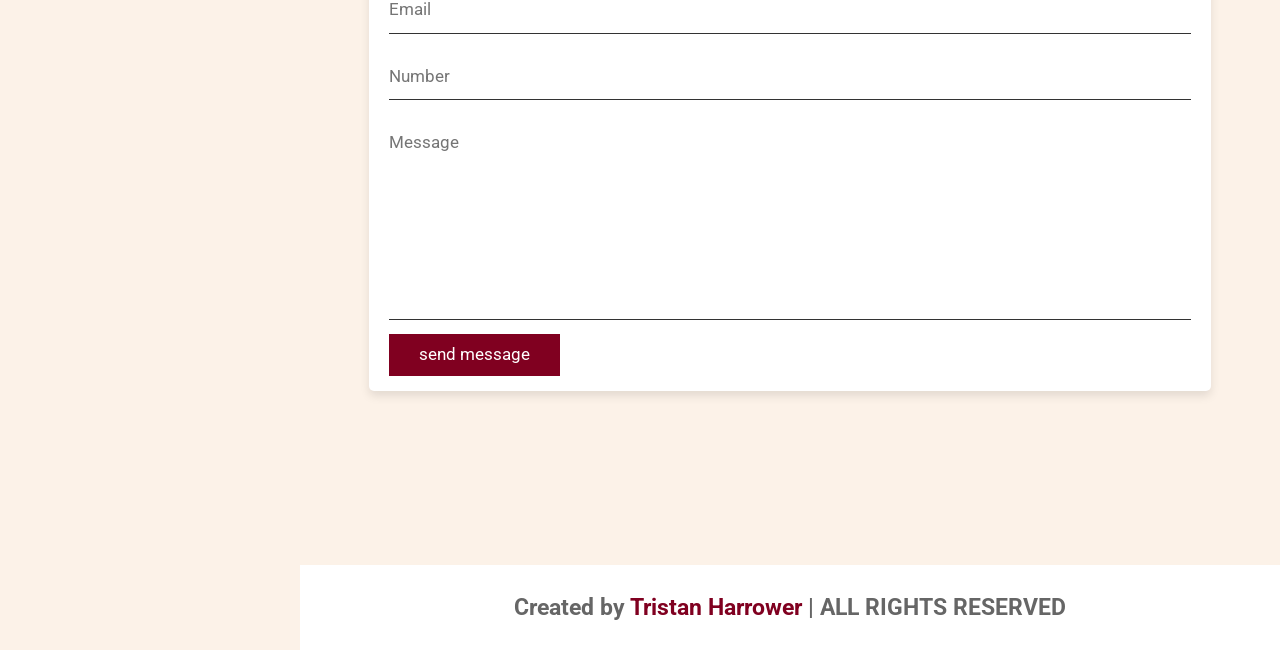
==== commit 4676d655: "updated potluck planner" ====
--- a/index.html
+++ b/index.html
@@ -92,19 +92,19 @@
             </div>
         </div>
         <div class="box">
+            <a href="https://potluck-planner-client.herokuapp.com/"> <img src="./images/potluck2.png" alt=""></a>
+            <h3> Potluck-Planner </h3></a>
+            <div class="icons">
+                <a href="https://potluck-planner-client.herokuapp.com/" class="fas fa-link" title="Link"></a>
+                <a href="https://github.com/tristanharrower/potluck-planner" title="Code" class="fas fa-share"></a>
+            </div>
+        </div>
+        <div class="box">
             <a href="./to-dolist/index.html"> <img src="./images/to-DoList.png" alt=""></a>
             <h3> To-Do List </h3></a>
             <div class="icons">
                 <a href="./to-dolist/index.html" class="fas fa-link" title="Link"></a>
                 <a href="https://github.com/tristanharrower/To-Do-List" title="Code" class="fas fa-share"></a>
-            </div>
-        </div>
-        <div class="box">
-            <a href="https://github.com/tristanharrower/potluck-planner"> <img src="./images/Back-end.png" alt=""></a>
-            <h3> Potluck-Planner backend </h3></a>
-            <div class="icons">
-                <a href="https://github.com/tristanharrower/potluck-planner" class="fas fa-link" title="Link"></a>
-                <a href="https://github.com/tristanharrower/potluck-planner" title="Code" class="fas fa-share"></a>
             </div>
         </div>
     </div>
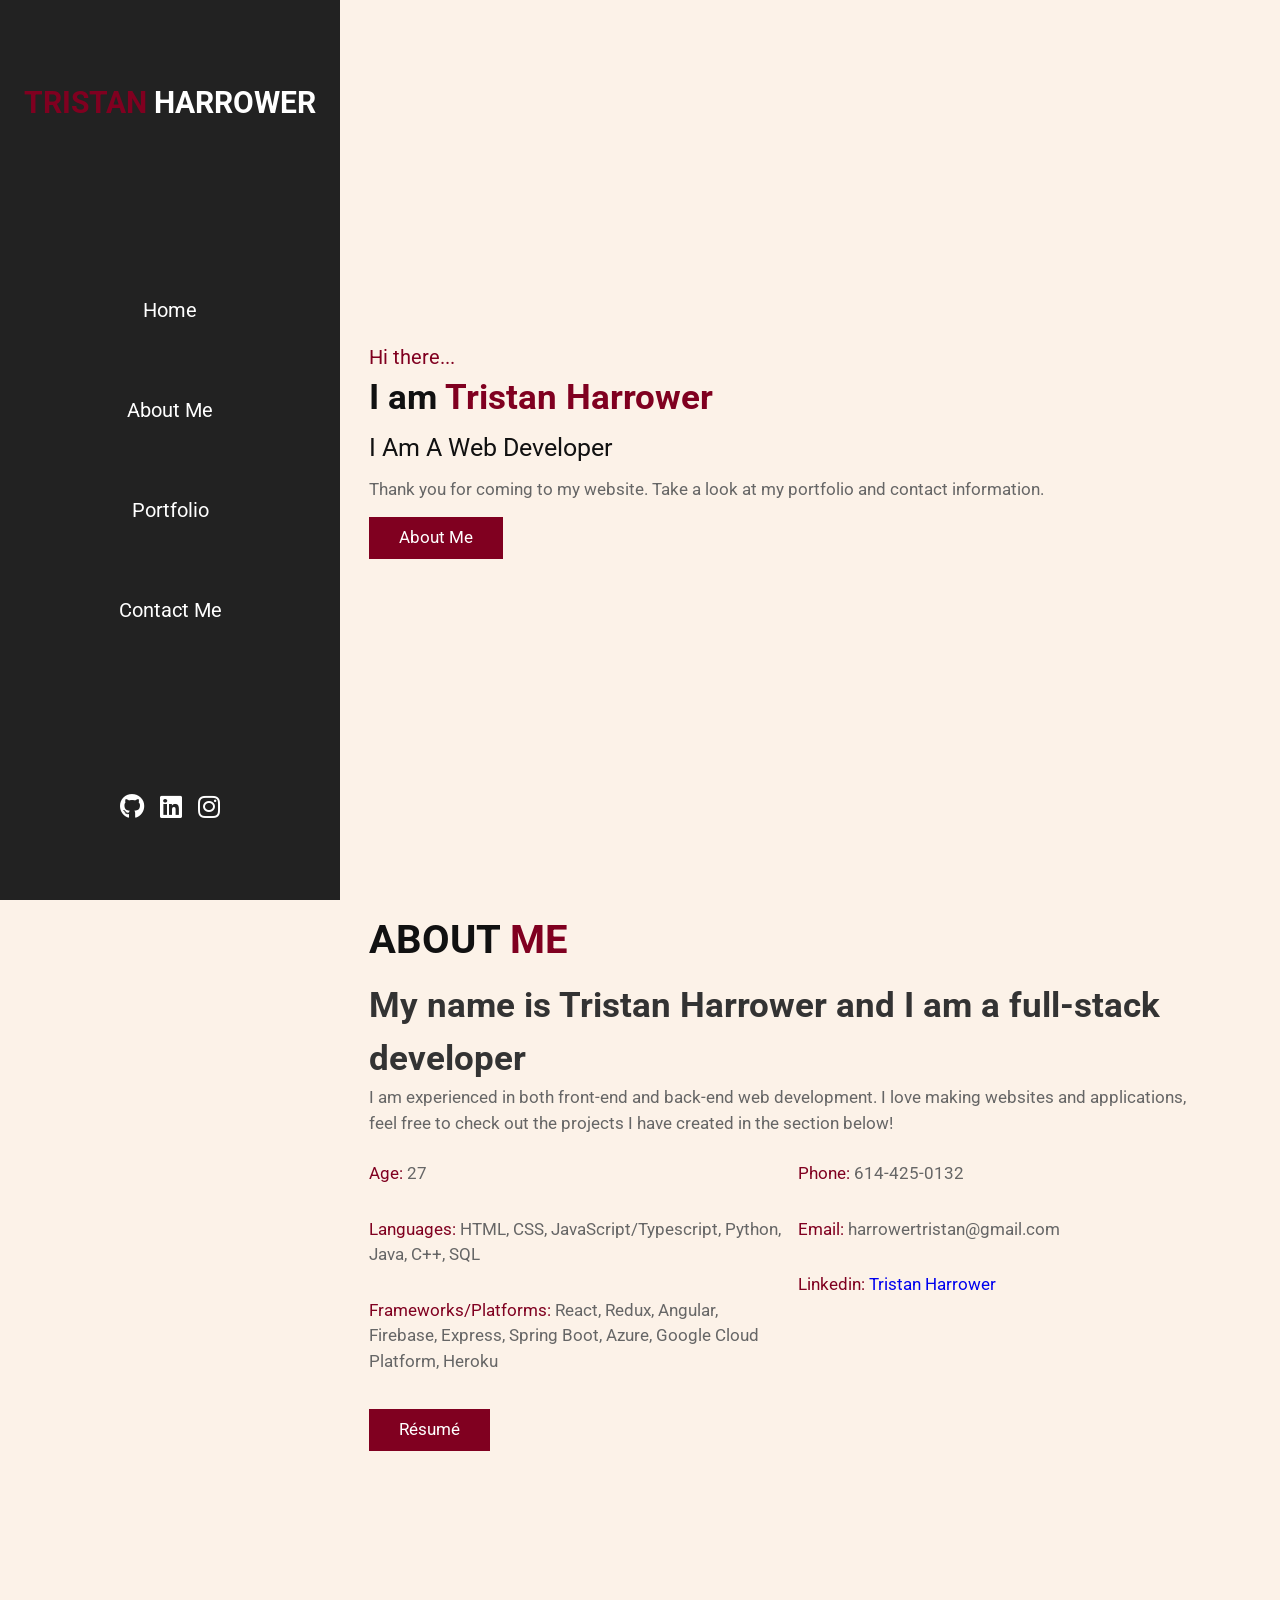
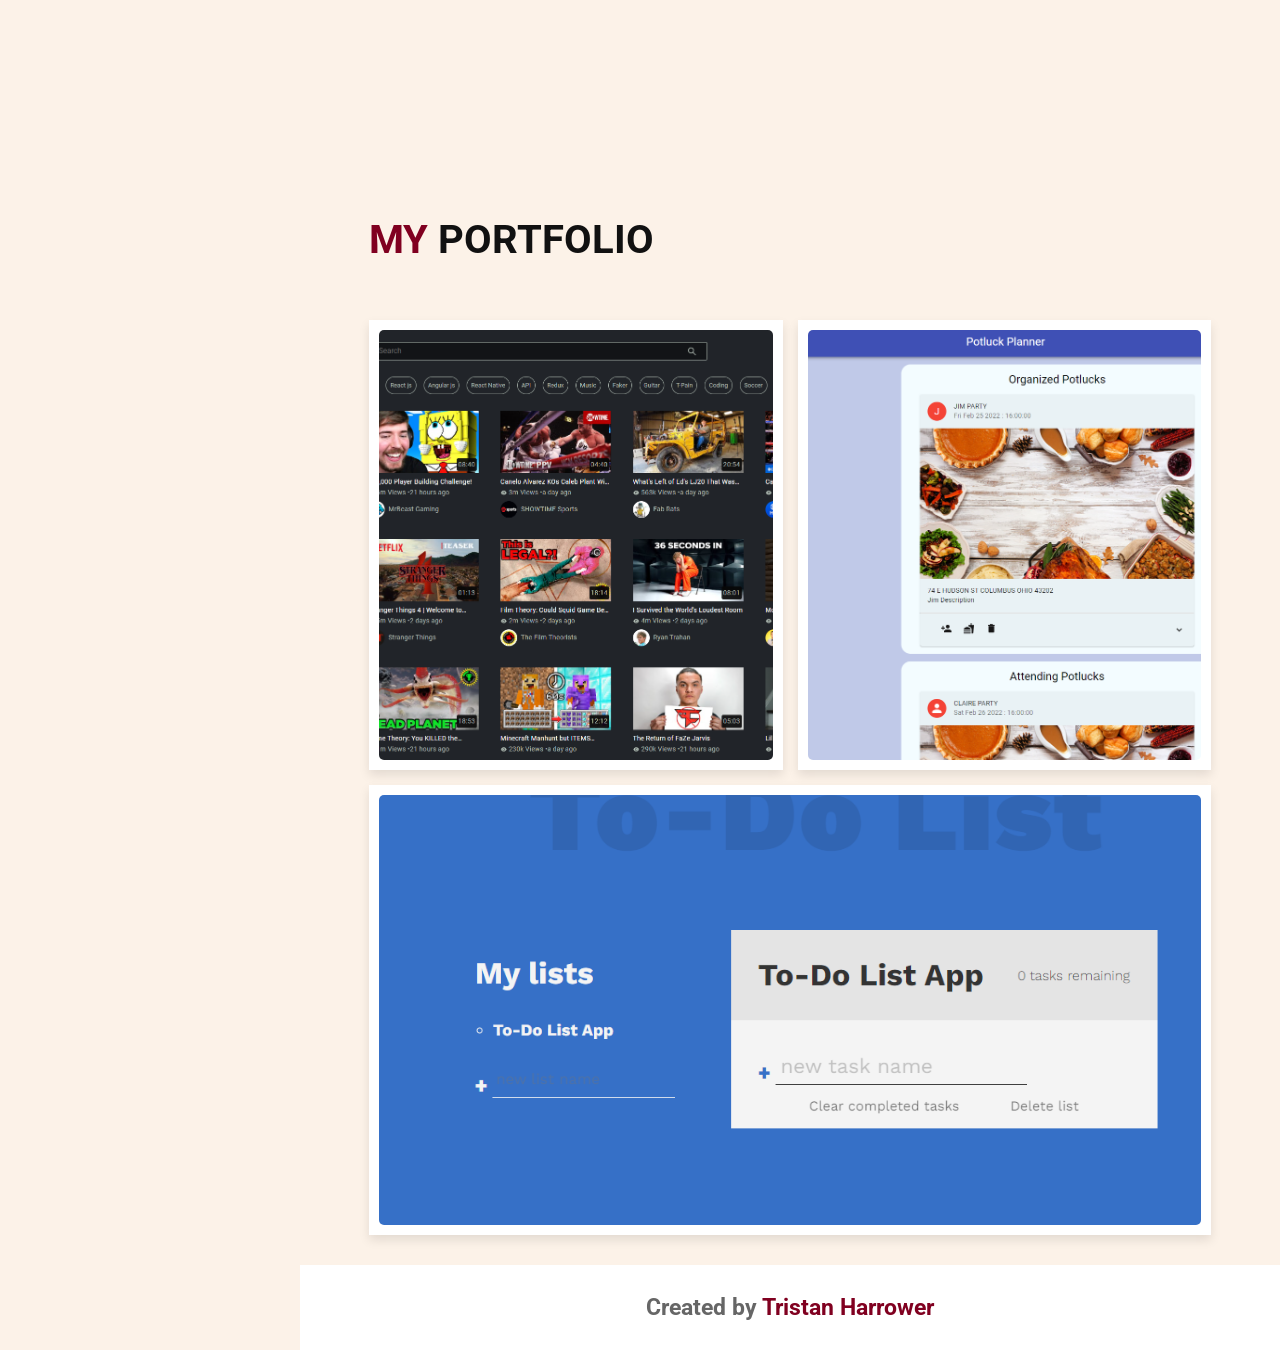
==== commit c8220ca8: "yearly update 2024" ====
--- a/index.html
+++ b/index.html
@@ -44,7 +44,7 @@
         <h3>I am <span>Tristan Harrower</span></h3>
         <p class="info">I Am A Web Developer</p>
         <p class="text">Thank you for coming to my website. Take a look at my portfolio
-            and contact information.  If you like what you see, send me a message!
+            and contact information.
         </p>
         <a href="#about" class ="btn">About Me</a>
     </div>
@@ -63,9 +63,9 @@
             </p>
                 <div class="box-container">
                     <div class="box">
-                        <p> <span>Age: </span>24</p>
-                        <p> <span>Languages: </span>HTML, CSS, JavaScript, SQL</p>
-                        <p> <span>Skills: </span>Bootstrap, React, Redux, Firebase, Node, Express</p>
+                        <p> <span>Age: </span>27</p>
+                        <p> <span>Languages: </span>HTML, CSS, JavaScript/Typescript, Python, Java, C++, SQL</p>
+                        <p> <span>Frameworks/Platforms: </span>React, Redux, Angular, Firebase, Express, Spring Boot, Azure, Google Cloud Platform, Heroku</p>
                     </div>
                     <div class="box">
                         <p> <span>Phone: </span>614-425-0132</p>
@@ -110,39 +110,9 @@
     </div>
 </section>
 <!-- Portolio Section Ends-->
-   <!--Contact Section Starts-->
-   <section class="contact" id="contact">
-    <h1 class="heading"> Contact <span> Me </span></h1>
-    <div class="icons-container">
-
-        <div class="icons">
-            <i class="fas fa-envelope"></i>
-            <h3>My Email</h3>
-            <p>harrowertristan@gmail.com</p>
-        </div>
-
-        <div class="icons">
-            <i class="fas fa-phone"></i>
-            <h3>Phone Number</h3>
-            <p>614-525-0132</p>
-        </div>
-    </div>
-    <div class="row">
-        <form action="https://formspree.io/f/mjvjqzll" method="POST">
-            <input type="text"  placeholder="name" name="name" class="box">
-            <input type="email"  placeholder="email" name="email" class="box email">
-            <input type="number"  placeholder="number" name="number" class="box">
-
-            <textarea name="message" id="" placeholder="message"  cols="30" rows="10"></textarea>
-
-            <input type="submit" class="btn" value="send message">
-        </form>
-    </div>
-</section>
-<!--Contact Section Ends-->
 <!--Footer Section Starts-->
 <footer>
-    <h3>Created by <span>Tristan Harrower</span> | ALL RIGHTS RESERVED</h3>
+    <h3>Created by <span>Tristan Harrower</span></h3>
 </footer>
 <!--Footer Section Ends-->
 <!--Main JS-->
